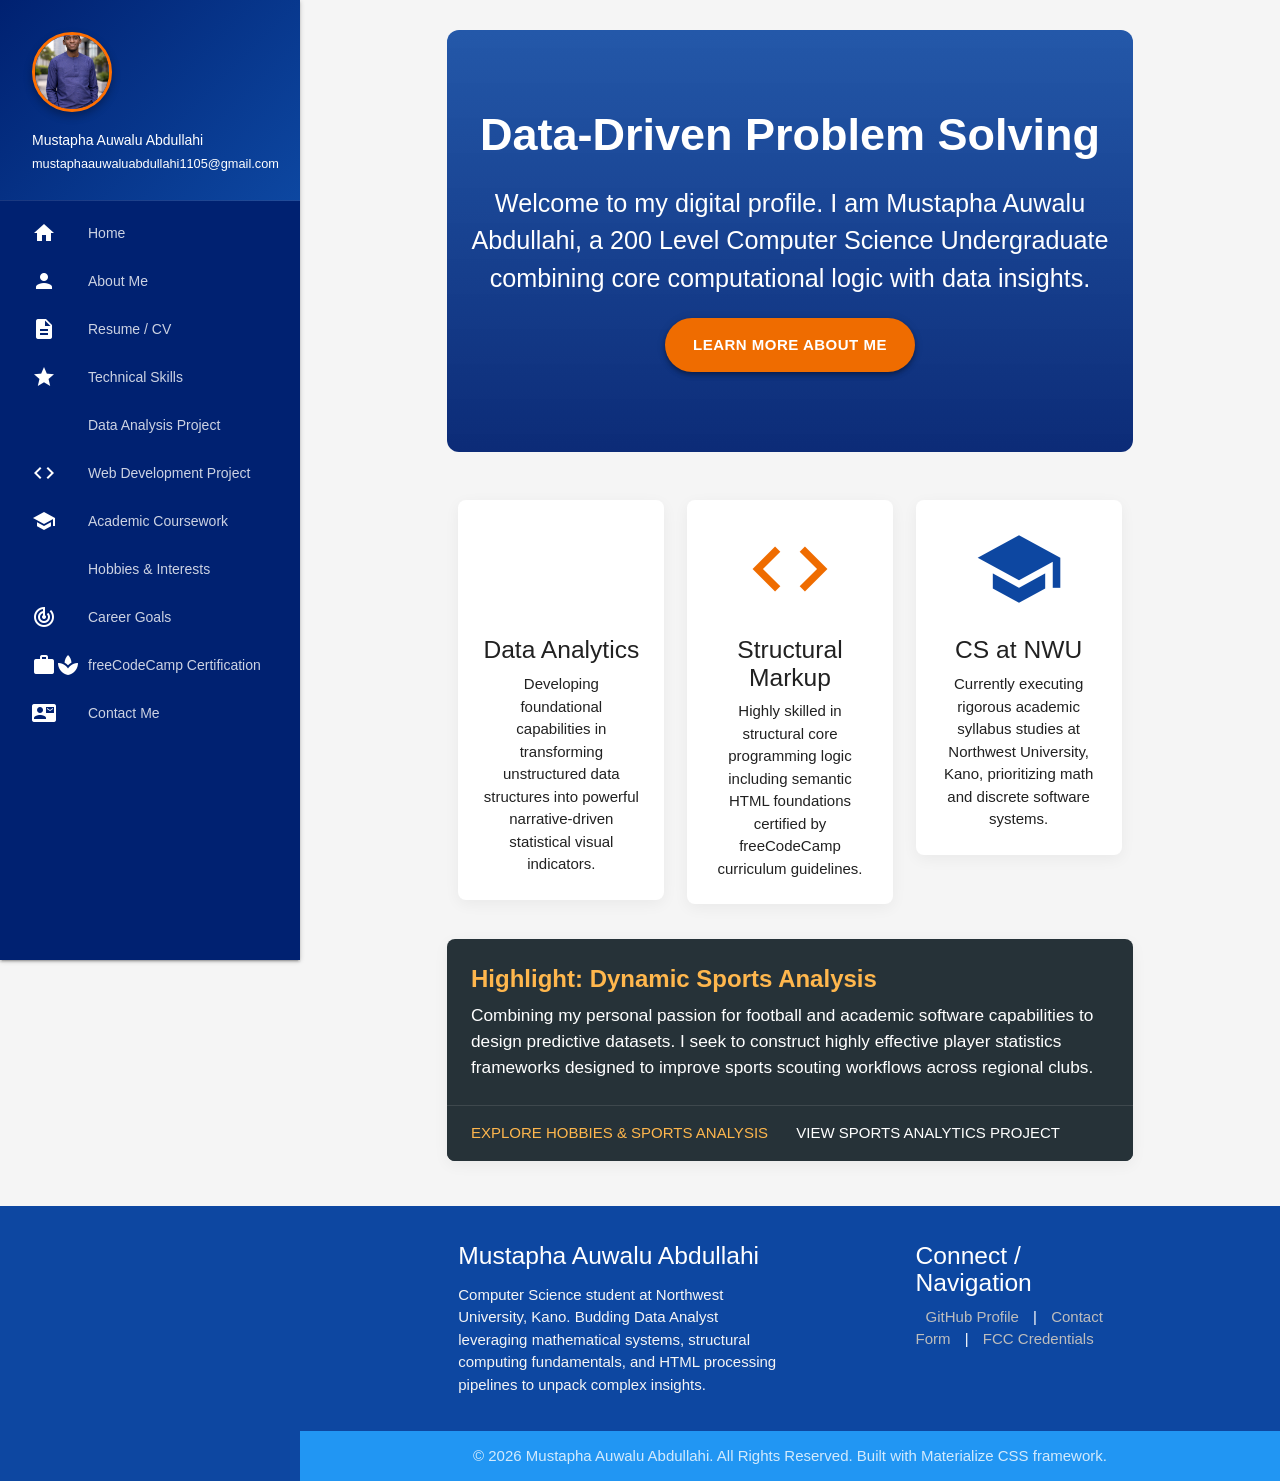
==== index.html @ bc36ebbf "Add files via upload" ====
<!DOCTYPE html>
<html lang="en">
<head>
    <meta charset="UTF-8">
    <meta name="viewport" content="width=device-width, initial-scale=1.0">
    <title>Mustapha Auwalu Abdullahi - Data Analyst Portfolio</title>
    <!-- Materialize CSS -->
    <link rel="stylesheet" href="https://cdnjs.cloudflare.com/ajax/libs/materialize/1.0.0/css/materialize.min.css">
    <!-- Google Material Icons -->
    <link href="https://fonts.googleapis.com/icon?family=Material+Icons" rel="stylesheet">
    <link rel="stylesheet" href="style.css">
    <script src="script.js" defer></script>
</head>
<body>

    <!-- Header & Sidenav -->
    <header>
        <div class="navbar-fixed hide-on-large-only">
            <nav class="white z-depth-1">
                <div class="nav-wrapper">
                    <a href="index.html" class="brand-logo-mobile">Mustapha A.A.</a>
                    <a href="#" data-target="slide-out" class="sidenav-trigger"><i class="material-icons blue-text text-darken-4">menu</i></a>
                </div>
            </nav>
        </div>

        <ul id="slide-out" class="sidenav sidenav-fixed">
            <li>
                <div class="user-view">
                    <div class="profile-img-container" style="margin-bottom: 10px;">
                        <img src="profile.jpg" alt="Mustapha Auwalu Abdullahi Profile Picture" class="circle" onerror="this.src='https://images.unsplash.com/photo-1534528741775-53994a69daeb?auto=format&fit=crop&q=80';">
                    </div>
                    <span class="white-text name">Mustapha Auwalu Abdullahi</span>
                    <span class="white-text email" style="font-size: 0.85rem;">mustaphaauwaluabdullahi1105@gmail.com</span>
                </div>
            </li>
            <li><a class="waves-effect" href="index.html"><i class="material-icons white-text">home</i>Home</a></li>
            <li><a class="waves-effect" href="about.html"><i class="material-icons white-text">person</i>About Me</a></li>
            <li><a class="waves-effect" href="resume.html"><i class="material-icons white-text">description</i>Resume / CV</a></li>
            <li><a class="waves-effect" href="skills.html"><i class="material-icons white-text">star</i>Technical Skills</a></li>
            <li><a class="waves-effect" href="project_1.html"><i class="material-icons white-text">analytics</i>Data Analysis Project</a></li>
            <li><a class="waves-effect" href="project_2.html"><i class="material-icons white-text">code</i>Web Development Project</a></li>
            <li><a class="waves-effect" href="coursework.html"><i class="material-icons white-text">school</i>Academic Coursework</a></li>
            <li><a class="waves-effect" href="hobbies.html"><i class="material-icons white-text">sports_soccer</i>Hobbies & Interests</a></li>
            <li><a class="waves-effect" href="goals.html"><i class="material-icons white-text">track_changes</i>Career Goals</a></li>
            <li><a class="waves-effect" href="fcc_journey.html"><i class="material-icons white-text">workspace_premium</i>freeCodeCamp Certification</a></li>
            <li><a class="waves-effect" href="contact.html"><i class="material-icons white-text">contact_mail</i>Contact Me</a></li>
        </ul>
    </header>

    <!-- Main Content Area -->
    <main>
        <div class="container">
            <div class="hero-bg center-align">
    <h1 style="font-weight: 800; margin-top: 0; font-size: 3rem;">Data-Driven Problem Solving</h1>
    <p class="flow-text" style="max-width: 800px; margin: 20px auto;">Welcome to my digital profile. I am Mustapha Auwalu Abdullahi, a 200 Level Computer Science Undergraduate combining core computational logic with data insights.</p>
    <a href="about.html" class="btn-large waves-effect waves-light orange darken-3 z-depth-2" style="border-radius: 30px; font-weight: 600;">Learn More About Me</a>
</div>

<div class="row">
    <div class="col s12 m4">
        <div class="card card-hover-effect">
            <div class="card-content center-align">
                <i class="material-icons large blue-text">bar_chart</i>
                <h5>Data Analytics</h5>
                <p>Developing foundational capabilities in transforming unstructured data structures into powerful narrative-driven statistical visual indicators.</p>
            </div>
        </div>
    </div>
    <div class="col s12 m4">
        <div class="card card-hover-effect">
            <div class="card-content center-align">
                <i class="material-icons large orange-text text-darken-3">code</i>
                <h5>Structural Markup</h5>
                <p>Highly skilled in structural core programming logic including semantic HTML foundations certified by freeCodeCamp curriculum guidelines.</p>
            </div>
        </div>
    </div>
    <div class="col s12 m4">
        <div class="card card-hover-effect">
            <div class="card-content center-align">
                <i class="material-icons large blue-text text-darken-4">school</i>
                <h5>CS at NWU</h5>
                <p>Currently executing rigorous academic syllabus studies at Northwest University, Kano, prioritizing math and discrete software systems.</p>
            </div>
        </div>
    </div>
</div>

<div class="card blue-grey darken-4 white-text">
    <div class="card-content">
        <span class="card-title orange-text text-lighten-2">Highlight: Dynamic Sports Analysis</span>
        <p class="flow-text" style="font-size: 1.15rem;">Combining my personal passion for football and academic software capabilities to design predictive datasets. I seek to construct highly effective player statistics frameworks designed to improve sports scouting workflows across regional clubs.</p>
    </div>
    <div class="card-action">
        <a href="hobbies.html" class="orange-text text-lighten-2">Explore Hobbies & Sports Analysis</a>
        <a href="project_1.html" class="white-text">View Sports Analytics Project</a>
    </div>
</div>
        </div>
    </main>

    <!-- Footer Area -->
    <footer class="page-footer blue darken-4">
        <div class="container">
            <div class="row">
                <div class="col l6 s12">
                    <h5 class="white-text">Mustapha Auwalu Abdullahi</h5>
                    <p class="grey-text text-lighten-4">Computer Science student at Northwest University, Kano. Budding Data Analyst leveraging mathematical systems, structural computing fundamentals, and HTML processing pipelines to unpack complex insights.</p>
                </div>
                <div class="col l4 offset-l2 s12">
                    <h5 class="white-text">Connect / Navigation</h5>
                    <div class="footer-nav-links">
                        <a href="https://github.com/Morata" target="_blank">GitHub Profile</a> | 
                        <a href="contact.html">Contact Form</a> | 
                        <a href="fcc_journey.html">FCC Credentials</a>
                    </div>
                </div>
            </div>
        </div>
        <div class="footer-copyright blue darken-5">
            <div class="container center-align">
                © 2026 Mustapha Auwalu Abdullahi. All Rights Reserved. Built with Materialize CSS framework.
            </div>
        </div>
    </footer>

    <!-- Materialize JS CDN -->
    <script src="https://cdnjs.cloudflare.com/ajax/libs/materialize/1.0.0/js/materialize.min.js"></script>
</body>
</html>
---- style.css ----
:root {
    --primary-color: #0d47a1;
    --primary-light: #5472d3;
    --primary-dark: #002171;
    --secondary-color: #ff6f00;
    --secondary-light: #ffa040;
    --secondary-dark: #c43e00;
    --text-dark: #212121;
    --text-light: #ffffff;
    --bg-light: #f5f5f5;
    --card-bg: #ffffff;
}

body {
    display: flex;
    min-height: 100vh;
    flex-direction: column;
    background-color: var(--bg-light);
    color: var(--text-dark);
    font-family: 'Roboto', sans-serif;
}

/* Sidebar Navigation Styling */
header, main, footer {
    padding-left: 300px;
}

@media only screen and (max-width : 992px) {
    header, main, footer {
        padding-left: 0;
    }
}

.sidenav {
    width: 300px;
    background-color: var(--primary-dark);
}

.sidenav li a {
    color: rgba(255, 255, 255, 0.8) !important;
    font-weight: 500;
    transition: all 0.3s ease;
}

.sidenav li a:hover {
    background-color: rgba(255, 255, 255, 0.1) !important;
    color: var(--secondary-light) !important;
    padding-left: 36px;
}

.sidenav li.active {
    background-color: var(--primary-color);
}

.sidenav li.active a {
    color: var(--text-light) !important;
    border-left: 4px solid var(--secondary-color);
}

.sidenav .user-view {
    padding: 32px 32px 8px 32px;
    background: linear-gradient(135deg, var(--primary-dark) 0%, var(--primary-color) 100%);
    border-bottom: 1px solid rgba(255, 255, 255, 0.1);
}

.sidenav .user-view .circle {
    width: 80px;
    height: 80px;
    border: 3px solid var(--secondary-color);
    box-shadow: 0 4px 8px rgba(0,0,0,0.3);
}

/* General Layout Elements */
main {
    flex: 1 0 auto;
    padding-top: 2rem;
    padding-bottom: 2rem;
}

.brand-logo-mobile {
    color: var(--primary-color);
    font-weight: 700;
    margin-left: 15px;
}

/* Materialize adjustments */
.btn, .btn-large {
    background-color: var(--secondary-color);
    transition: background-color 0.3s ease, transform 0.2s ease;
}

.btn:hover, .btn-large:hover {
    background-color: var(--secondary-dark);
    transform: translateY(-2px);
}

.card {
    border-radius: 8px;
    box-shadow: 0 4px 15px rgba(0,0,0,0.05);
    overflow: hidden;
    transition: transform 0.3s ease, box-shadow 0.3s ease;
}

.card:hover {
    transform: translateY(-5px);
    box-shadow: 0 8px 25px rgba(0,0,0,0.1);
}

.card .card-title {
    font-weight: 600;
}

/* Custom Utilities */
.hero-bg {
    background: linear-gradient(rgba(13, 71, 161, 0.9), rgba(0, 33, 113, 0.95)), url('https://images.unsplash.com/photo-1551288049-bebda4e38f71?auto=format&fit=crop&q=80') no-repeat center center;
    background-size: cover;
    color: white;
    padding: 80px 20px;
    border-radius: 12px;
    margin-bottom: 40px;
}

.profile-img-container {
    text-align: center;
    margin-bottom: 20px;
}

.profile-img-container img {
    border-radius: 50%;
    width: 180px;
    height: 180px;
    object-fit: cover;
    border: 5px solid var(--primary-color);
    box-shadow: 0 8px 20px rgba(0,0,0,0.15);
}

.project-tag {
    background-color: var(--primary-light);
    color: white;
    padding: 3px 10px;
    border-radius: 15px;
    font-size: 0.8rem;
    margin-right: 5px;
    display: inline-block;
}

.skill-bar-container {
    background-color: #e0e0e0;
    border-radius: 10px;
    height: 10px;
    width: 100%;
    margin-bottom: 15px;
    overflow: hidden;
}

.skill-bar-fill {
    background-color: var(--secondary-color);
    height: 100%;
    border-radius: 10px;
}

/* Timeline Custom component */
.timeline {
    position: relative;
    padding-left: 30px;
    border-left: 2px solid var(--primary-light);
    margin-left: 10px;
}

.timeline-event {
    position: relative;
    margin-bottom: 30px;
}

.timeline-event::before {
    content: '';
    position: absolute;
    left: -37px;
    top: 5px;
    background: var(--secondary-color);
    width: 14px;
    height: 14px;
    border-radius: 50%;
    border: 3px solid var(--bg-light);
}

.footer-nav-links a {
    color: #bdbdbd;
    margin: 0 10px;
    transition: color 0.3s;
}

.footer-nav-links a:hover {
    color: white;
}
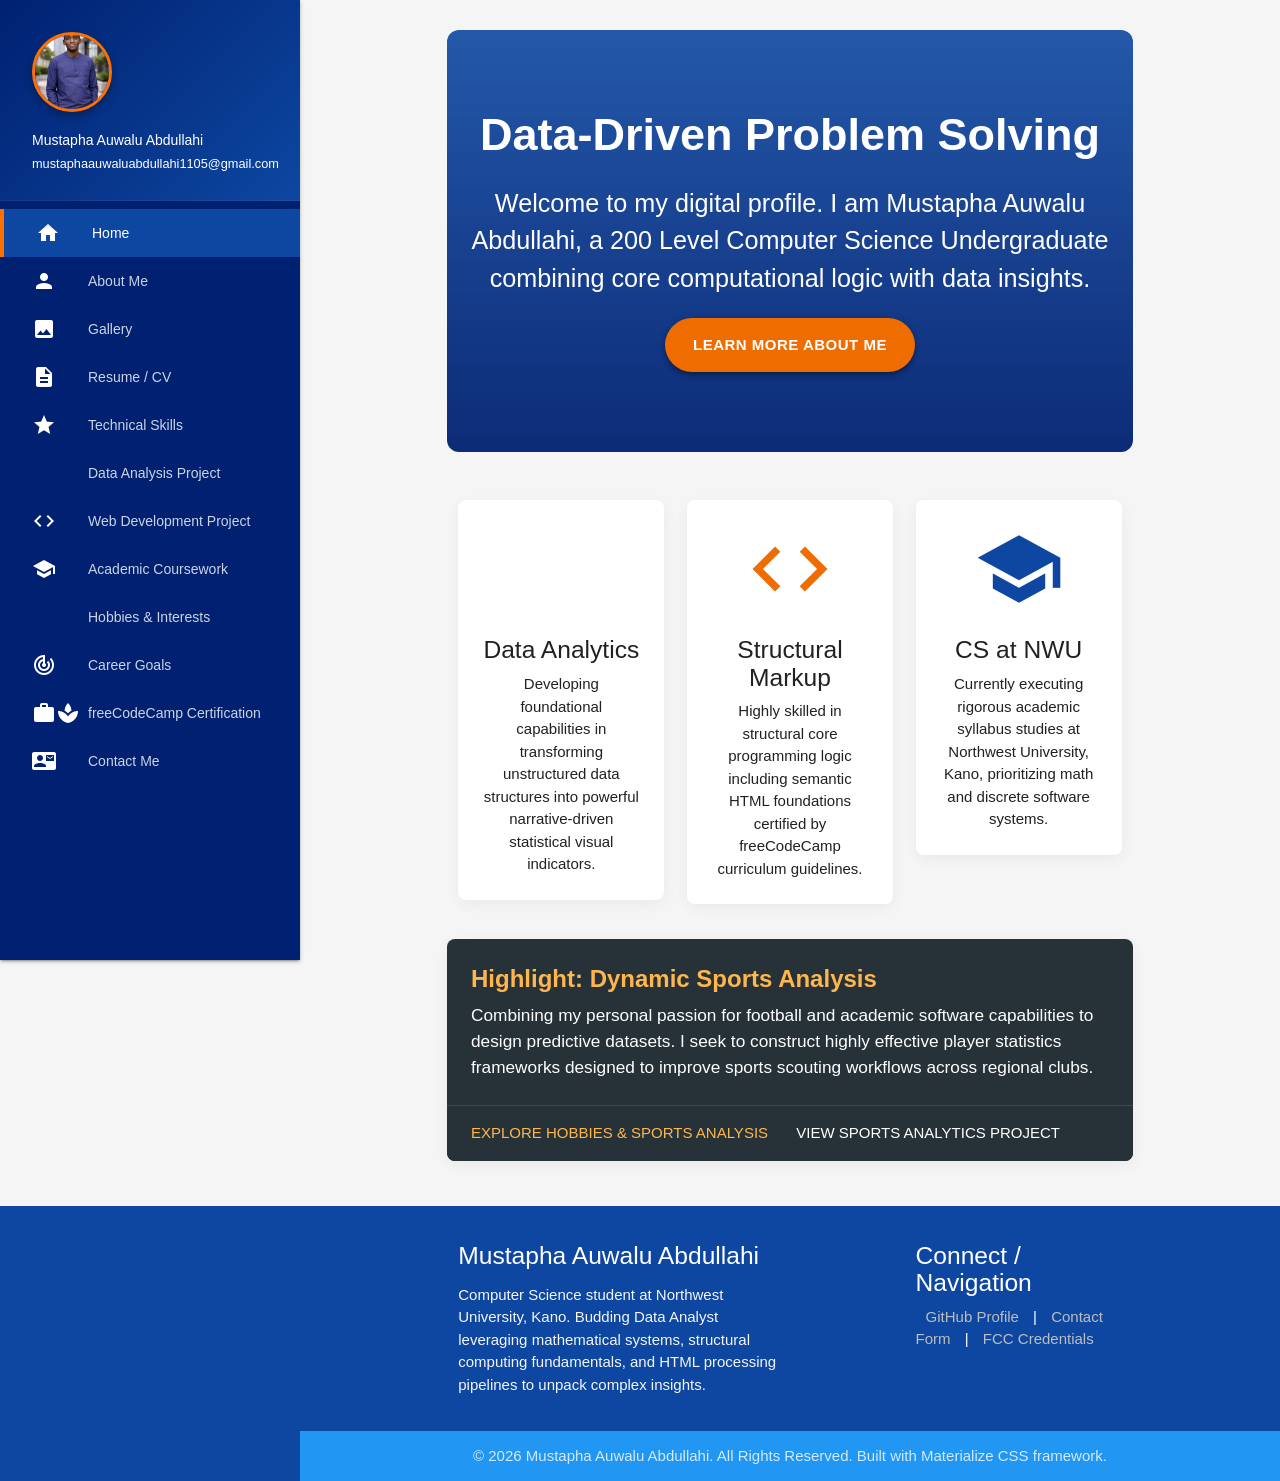
==== commit 25f5bbb1: "Update index.html" ====
--- a/index.html
+++ b/index.html
@@ -36,6 +36,7 @@
             </li>
             <li><a class="waves-effect" href="index.html"><i class="material-icons white-text">home</i>Home</a></li>
             <li><a class="waves-effect" href="about.html"><i class="material-icons white-text">person</i>About Me</a></li>
+            <li><a class="waves-effect" href="about.html"><i class="material-icons white-text">image</i>Gallery</a></li>
             <li><a class="waves-effect" href="resume.html"><i class="material-icons white-text">description</i>Resume / CV</a></li>
             <li><a class="waves-effect" href="skills.html"><i class="material-icons white-text">star</i>Technical Skills</a></li>
             <li><a class="waves-effect" href="project_1.html"><i class="material-icons white-text">analytics</i>Data Analysis Project</a></li>
@@ -128,4 +129,4 @@
     <!-- Materialize JS CDN -->
     <script src="https://cdnjs.cloudflare.com/ajax/libs/materialize/1.0.0/js/materialize.min.js"></script>
 </body>
-</html>+</html>
